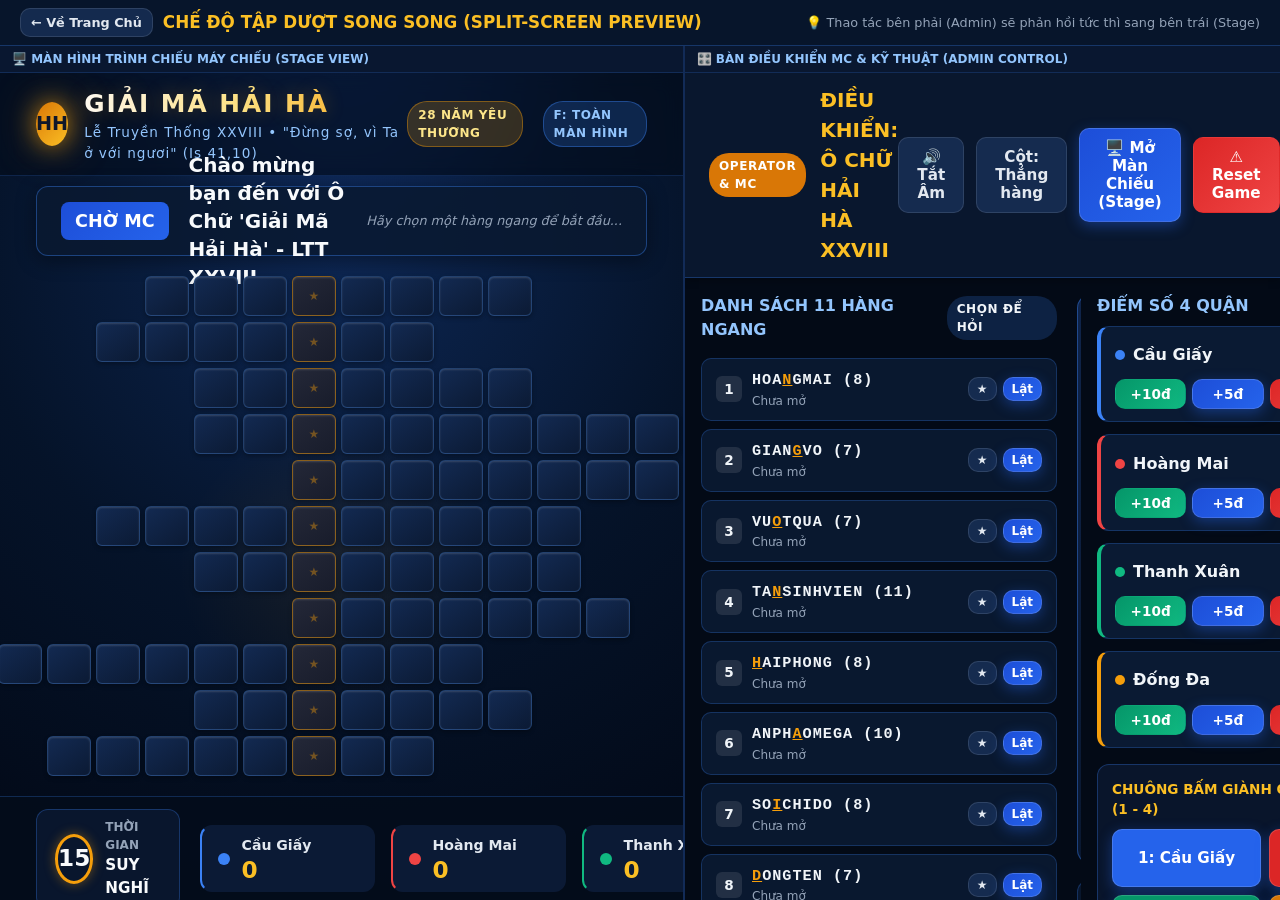
==== split.html @ d1034c19 "ver 1" ====
<!DOCTYPE html>
<html lang="vi">
<head>
  <meta charset="UTF-8">
  <meta name="viewport" content="width=device-width, initial-scale=1.0">
  <title>Tập Dượt Song Song - Ô Chữ "Giải Mã Hải Hà"</title>
  <link rel="stylesheet" href="css/common.css">
  <style>
    body, html {
      margin: 0;
      padding: 0;
      height: 100vh;
      overflow: hidden;
      background: #020612;
      display: flex;
      flex-direction: column;
    }

    .split-header {
      background: #07152b;
      padding: 8px 20px;
      display: flex;
      align-items: center;
      justify-content: space-between;
      border-bottom: 1px solid rgba(59, 130, 246, 0.3);
      z-index: 10;
    }

    .split-header h1 {
      font-size: 1.05rem;
      color: #fbbf24;
      font-weight: 800;
    }

    .split-container {
      flex: 1;
      display: grid;
      grid-template-columns: 1.15fr 1fr;
      height: calc(100vh - 46px);
    }

    .frame-wrapper {
      position: relative;
      height: 100%;
      border-right: 2px solid rgba(59, 130, 246, 0.3);
      display: flex;
      flex-direction: column;
    }

    .frame-label {
      background: rgba(10, 25, 52, 0.9);
      padding: 4px 12px;
      font-size: 0.75rem;
      font-weight: 700;
      color: #93c5fd;
      border-bottom: 1px solid rgba(59, 130, 246, 0.2);
    }

    iframe {
      flex: 1;
      width: 100%;
      height: 100%;
      border: none;
    }
  </style>
</head>
<body>
  <div class="split-header">
    <div style="display: flex; align-items: center; gap: 10px;">
      <a href="index.html" class="btn btn-secondary" style="padding: 4px 10px; font-size: 0.8rem;">← Về Trang Chủ</a>
      <h1>CHẾ ĐỘ TẬP DƯỢT SONG SONG (SPLIT-SCREEN PREVIEW)</h1>
    </div>
    <div style="font-size: 0.8rem; color: #94a3b8;">
      💡 Thao tác bên phải (Admin) sẽ phản hồi tức thì sang bên trái (Stage)
    </div>
  </div>

  <div class="split-container">
    <div class="frame-wrapper">
      <div class="frame-label">🖥️ MÀN HÌNH TRÌNH CHIẾU MÁY CHIẾU (STAGE VIEW)</div>
      <iframe src="stage.html" id="stage-frame"></iframe>
    </div>

    <div class="frame-wrapper" style="border-right: none;">
      <div class="frame-label">🎛️ BÀN ĐIỀU KHIỂN MC & KỸ THUẬT (ADMIN CONTROL)</div>
      <iframe src="admin.html" id="admin-frame"></iframe>
    </div>
  </div>
</body>
</html>
---- css/common.css ----
/* Common Styles & Design System - Gameshow Hải Hà */
:root {
  /* Colors */
  --bg-primary: #040d1a;
  --bg-secondary: #0a1931;
  --bg-card: rgba(13, 30, 59, 0.75);
  --bg-card-hover: rgba(20, 45, 88, 0.85);
  --border-card: rgba(64, 126, 230, 0.25);
  
  --accent-gold: #f59e0b;
  --accent-gold-light: #fde68a;
  --accent-gold-glow: rgba(245, 158, 11, 0.5);
  
  --accent-blue: #2563eb;
  --accent-cyan: #06b6d4;
  --accent-red: #ef4444;
  --accent-green: #10b981;
  
  --text-main: #f8fafc;
  --text-muted: #94a3b8;
  --text-dim: #64748b;
  
  /* Teams */
  --caugiay: #3b82f6;
  --hoangmai: #ef4444;
  --thanhxuan: #10b981;
  --dongda: #f59e0b;
  
  /* Fonts */
  --font-main: 'Segoe UI', system-ui, -apple-system, BlinkMacSystemFont, Roboto, sans-serif;
  --font-mono: 'Consolas', 'Courier New', monospace;

  /* Shadows & Glow */
  --shadow-sm: 0 2px 8px rgba(0, 0, 0, 0.3);
  --shadow-md: 0 4px 20px rgba(0, 0, 0, 0.4);
  --shadow-lg: 0 10px 35px rgba(0, 0, 0, 0.6);
  --glow-gold: 0 0 25px rgba(245, 158, 11, 0.7), 0 0 50px rgba(245, 158, 11, 0.3);
  --glow-cyan: 0 0 20px rgba(6, 182, 212, 0.6);
  --glow-blue: 0 0 25px rgba(37, 99, 235, 0.5);
}

* {
  box-sizing: border-box;
  margin: 0;
  padding: 0;
  user-select: none;
}

body {
  font-family: var(--font-main);
  background-color: var(--bg-primary);
  color: var(--text-main);
  min-height: 100vh;
  overflow-x: hidden;
  line-height: 1.5;
}

/* Glassmorphism Card Utility */
.glass-panel {
  background: var(--bg-card);
  backdrop-filter: blur(16px);
  -webkit-backdrop-filter: blur(16px);
  border: 1px solid var(--border-card);
  border-radius: 14px;
  box-shadow: var(--shadow-md);
}

/* Button styles */
.btn {
  font-family: var(--font-main);
  display: inline-flex;
  align-items: center;
  justify-content: center;
  gap: 8px;
  padding: 10px 18px;
  font-size: 0.95rem;
  font-weight: 600;
  border-radius: 10px;
  border: 1px solid transparent;
  cursor: pointer;
  transition: all 0.2s cubic-bezier(0.4, 0, 0.2, 1);
  outline: none;
  text-decoration: none;
}

.btn:active {
  transform: scale(0.97);
}

.btn-primary {
  background: linear-gradient(135deg, #1d4ed8, #2563eb);
  color: white;
  border-color: rgba(255, 255, 255, 0.15);
  box-shadow: 0 4px 14px rgba(37, 99, 235, 0.4);
}
.btn-primary:hover {
  background: linear-gradient(135deg, #2563eb, #3b82f6);
  box-shadow: var(--glow-blue);
}

.btn-gold {
  background: linear-gradient(135deg, #d97706, #f59e0b);
  color: #1e1b4b;
  font-weight: 700;
  border-color: rgba(255, 255, 255, 0.2);
  box-shadow: 0 4px 15px rgba(245, 158, 11, 0.4);
}
.btn-gold:hover {
  background: linear-gradient(135deg, #f59e0b, #fbbf24);
  box-shadow: var(--glow-gold);
}

.btn-success {
  background: linear-gradient(135deg, #059669, #10b981);
  color: white;
}
.btn-success:hover {
  background: linear-gradient(135deg, #10b981, #34d399);
}

.btn-danger {
  background: linear-gradient(135deg, #dc2626, #ef4444);
  color: white;
}
.btn-danger:hover {
  background: linear-gradient(135deg, #ef4444, #f87171);
}

.btn-secondary {
  background: rgba(30, 58, 102, 0.6);
  color: #e2e8f0;
  border-color: rgba(148, 163, 184, 0.2);
}
.btn-secondary:hover {
  background: rgba(45, 85, 150, 0.8);
  border-color: rgba(148, 163, 184, 0.4);
}

/* Badge */
.badge {
  display: inline-flex;
  align-items: center;
  padding: 4px 10px;
  font-size: 0.75rem;
  font-weight: 700;
  text-transform: uppercase;
  letter-spacing: 0.05em;
  border-radius: 20px;
  background: rgba(255, 255, 255, 0.1);
}

/* Modal overlay */
.modal-overlay {
  position: fixed;
  inset: 0;
  background: rgba(2, 6, 18, 0.85);
  backdrop-filter: blur(10px);
  display: flex;
  align-items: center;
  justify-content: center;
  z-index: 1000;
  opacity: 0;
  pointer-events: none;
  transition: opacity 0.3s ease;
}

.modal-overlay.active {
  opacity: 1;
  pointer-events: auto;
}

.modal-content {
  background: linear-gradient(160deg, #0c2044, #061127);
  border: 1px solid var(--accent-gold);
  border-radius: 20px;
  box-shadow: var(--shadow-lg), var(--glow-gold);
  max-width: 90vw;
  width: 650px;
  padding: 30px;
  text-align: center;
  transform: scale(0.9);
  transition: transform 0.3s cubic-bezier(0.34, 1.56, 0.64, 1);
}

.modal-overlay.active .modal-content {
  transform: scale(1);
}
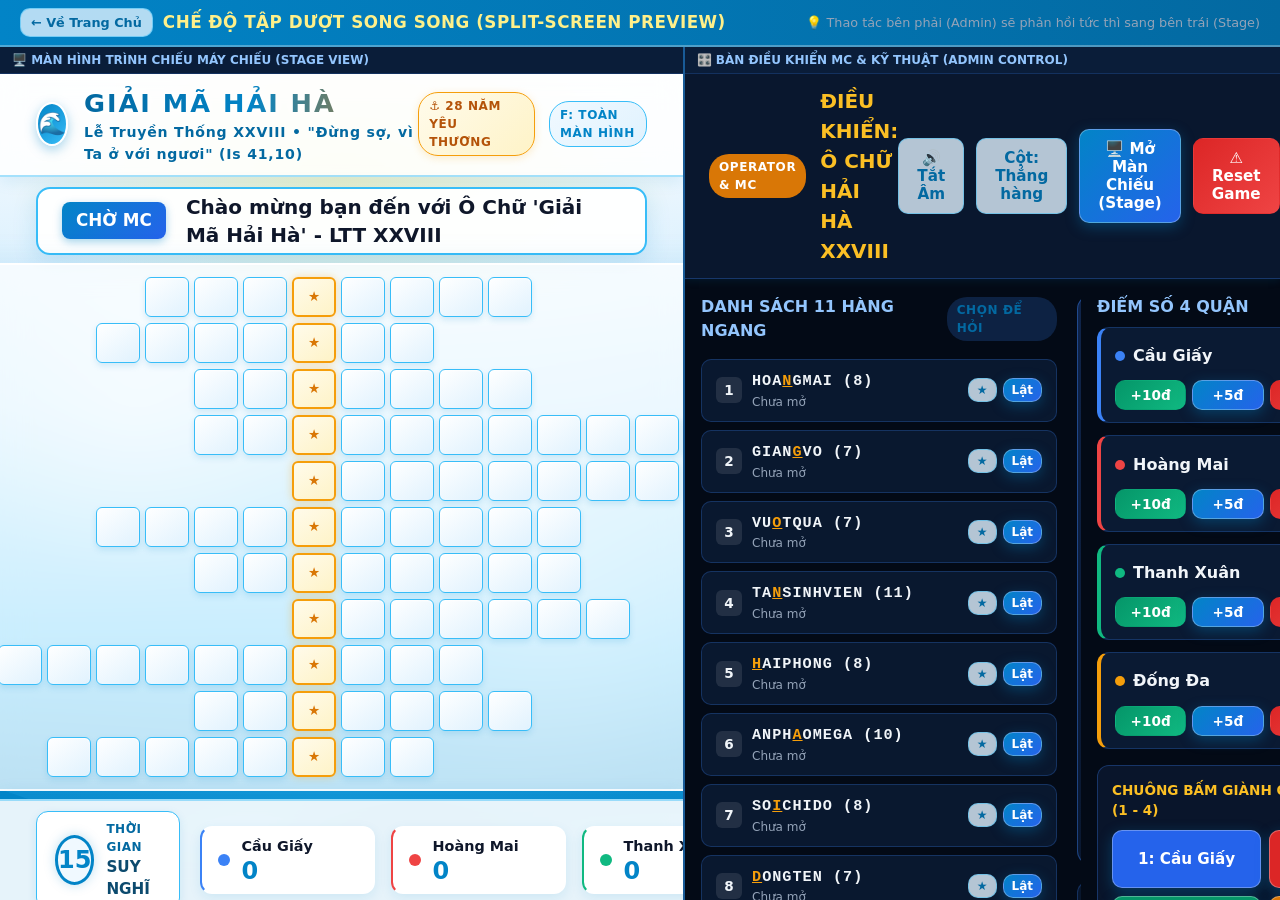
==== commit 1d99a18f: "fix source ask and color to sea and recomment 2" ====
--- a/split.html
+++ b/split.html
@@ -11,25 +11,26 @@
       padding: 0;
       height: 100vh;
       overflow: hidden;
-      background: #020612;
+      background: #0c4a6e;
       display: flex;
       flex-direction: column;
     }
 
     .split-header {
-      background: #07152b;
+      background: linear-gradient(90deg, #0284c7, #0369a1);
       padding: 8px 20px;
       display: flex;
       align-items: center;
       justify-content: space-between;
-      border-bottom: 1px solid rgba(59, 130, 246, 0.3);
+      border-bottom: 2px solid rgba(255, 255, 255, 0.3);
       z-index: 10;
     }
 
     .split-header h1 {
       font-size: 1.05rem;
-      color: #fbbf24;
+      color: #fef08a;
       font-weight: 800;
+      letter-spacing: 0.5px;
     }
 
     .split-container {
--- a/css/common.css
+++ b/css/common.css
@@ -1,42 +1,49 @@
-/* Common Styles & Design System - Gameshow Hải Hà */
+/* Common Styles & Design System - Gameshow Hải Hà (Chủ đề Đại Dương & Sóng Nước Tươi Sáng) */
 :root {
-  /* Colors */
-  --bg-primary: #040d1a;
-  --bg-secondary: #0a1931;
-  --bg-card: rgba(13, 30, 59, 0.75);
-  --bg-card-hover: rgba(20, 45, 88, 0.85);
-  --border-card: rgba(64, 126, 230, 0.25);
+  /* Bright Ocean & Water Palette */
+  --ocean-sky: #e0f2fe;
+  --ocean-surface: #bae6fd;
+  --ocean-cyan: #38bdf8;
+  --ocean-primary: #0284c7;
+  --ocean-deep: #0369a1;
+  --ocean-dark: #075985;
+  --ocean-abyss: #0c4a6e;
+  
+  --bg-primary: #f0f9ff;
+  --bg-card: rgba(255, 255, 255, 0.88);
+  --bg-card-hover: rgba(255, 255, 255, 0.95);
+  --border-card: rgba(56, 189, 248, 0.4);
   
   --accent-gold: #f59e0b;
-  --accent-gold-light: #fde68a;
+  --accent-gold-light: #fef08a;
   --accent-gold-glow: rgba(245, 158, 11, 0.5);
   
-  --accent-blue: #2563eb;
+  --accent-blue: #0284c7;
   --accent-cyan: #06b6d4;
   --accent-red: #ef4444;
   --accent-green: #10b981;
   
-  --text-main: #f8fafc;
-  --text-muted: #94a3b8;
+  --text-main: #0f172a;
+  --text-muted: #334155;
   --text-dim: #64748b;
   
-  /* Teams */
-  --caugiay: #3b82f6;
-  --hoangmai: #ef4444;
-  --thanhxuan: #10b981;
-  --dongda: #f59e0b;
+  /* Teams Colors */
+  --caugiay: #2563eb;
+  --hoangmai: #dc2626;
+  --thanhxuan: #059669;
+  --dongda: #d97706;
   
   /* Fonts */
   --font-main: 'Segoe UI', system-ui, -apple-system, BlinkMacSystemFont, Roboto, sans-serif;
   --font-mono: 'Consolas', 'Courier New', monospace;
 
   /* Shadows & Glow */
-  --shadow-sm: 0 2px 8px rgba(0, 0, 0, 0.3);
-  --shadow-md: 0 4px 20px rgba(0, 0, 0, 0.4);
-  --shadow-lg: 0 10px 35px rgba(0, 0, 0, 0.6);
-  --glow-gold: 0 0 25px rgba(245, 158, 11, 0.7), 0 0 50px rgba(245, 158, 11, 0.3);
-  --glow-cyan: 0 0 20px rgba(6, 182, 212, 0.6);
-  --glow-blue: 0 0 25px rgba(37, 99, 235, 0.5);
+  --shadow-sm: 0 2px 8px rgba(2, 132, 199, 0.12);
+  --shadow-md: 0 6px 20px rgba(2, 132, 199, 0.18);
+  --shadow-lg: 0 12px 35px rgba(3, 105, 161, 0.25);
+  --glow-gold: 0 0 25px rgba(245, 158, 11, 0.8), 0 0 45px rgba(251, 191, 36, 0.4);
+  --glow-water: 0 0 25px rgba(56, 189, 248, 0.6);
+  --glow-blue: 0 0 25px rgba(2, 132, 199, 0.5);
 }
 
 * {
@@ -88,22 +95,22 @@
 }
 
 .btn-primary {
-  background: linear-gradient(135deg, #1d4ed8, #2563eb);
+  background: linear-gradient(135deg, #0284c7, #2563eb);
   color: white;
-  border-color: rgba(255, 255, 255, 0.15);
-  box-shadow: 0 4px 14px rgba(37, 99, 235, 0.4);
+  border-color: rgba(255, 255, 255, 0.3);
+  box-shadow: 0 4px 14px rgba(2, 132, 199, 0.35);
 }
 .btn-primary:hover {
-  background: linear-gradient(135deg, #2563eb, #3b82f6);
+  background: linear-gradient(135deg, #0369a1, #1d4ed8);
   box-shadow: var(--glow-blue);
 }
 
 .btn-gold {
   background: linear-gradient(135deg, #d97706, #f59e0b);
-  color: #1e1b4b;
+  color: #0f172a;
   font-weight: 700;
-  border-color: rgba(255, 255, 255, 0.2);
-  box-shadow: 0 4px 15px rgba(245, 158, 11, 0.4);
+  border-color: rgba(255, 255, 255, 0.4);
+  box-shadow: 0 4px 15px rgba(245, 158, 11, 0.35);
 }
 .btn-gold:hover {
   background: linear-gradient(135deg, #f59e0b, #fbbf24);
@@ -115,7 +122,7 @@
   color: white;
 }
 .btn-success:hover {
-  background: linear-gradient(135deg, #10b981, #34d399);
+  background: linear-gradient(135deg, #047857, #059669);
 }
 
 .btn-danger {
@@ -123,17 +130,19 @@
   color: white;
 }
 .btn-danger:hover {
-  background: linear-gradient(135deg, #ef4444, #f87171);
+  background: linear-gradient(135deg, #b91c1c, #dc2626);
 }
 
 .btn-secondary {
-  background: rgba(30, 58, 102, 0.6);
-  color: #e2e8f0;
-  border-color: rgba(148, 163, 184, 0.2);
+  background: rgba(224, 242, 254, 0.8);
+  color: #0369a1;
+  border: 1px solid rgba(56, 189, 248, 0.5);
+  font-weight: 600;
 }
 .btn-secondary:hover {
-  background: rgba(45, 85, 150, 0.8);
-  border-color: rgba(148, 163, 184, 0.4);
+  background: rgba(186, 230, 253, 0.95);
+  color: #0c4a6e;
+  border-color: #0284c7;
 }
 
 /* Badge */
@@ -146,15 +155,17 @@
   text-transform: uppercase;
   letter-spacing: 0.05em;
   border-radius: 20px;
-  background: rgba(255, 255, 255, 0.1);
+  background: rgba(2, 132, 199, 0.12);
+  color: #0369a1;
 }
 
 /* Modal overlay */
 .modal-overlay {
   position: fixed;
   inset: 0;
-  background: rgba(2, 6, 18, 0.85);
-  backdrop-filter: blur(10px);
+  background: rgba(3, 105, 161, 0.6);
+  backdrop-filter: blur(8px);
+  -webkit-backdrop-filter: blur(8px);
   display: flex;
   align-items: center;
   justify-content: center;
@@ -170,16 +181,17 @@
 }
 
 .modal-content {
-  background: linear-gradient(160deg, #0c2044, #061127);
-  border: 1px solid var(--accent-gold);
+  background: linear-gradient(160deg, #ffffff, #f0f9ff);
+  border: 2px solid var(--accent-gold);
   border-radius: 20px;
-  box-shadow: var(--shadow-lg), var(--glow-gold);
+  box-shadow: 0 20px 50px rgba(2, 132, 199, 0.4), var(--glow-gold);
   max-width: 90vw;
-  width: 650px;
+  width: 680px;
   padding: 30px;
   text-align: center;
   transform: scale(0.9);
   transition: transform 0.3s cubic-bezier(0.34, 1.56, 0.64, 1);
+  color: #0f172a;
 }
 
 .modal-overlay.active .modal-content {
